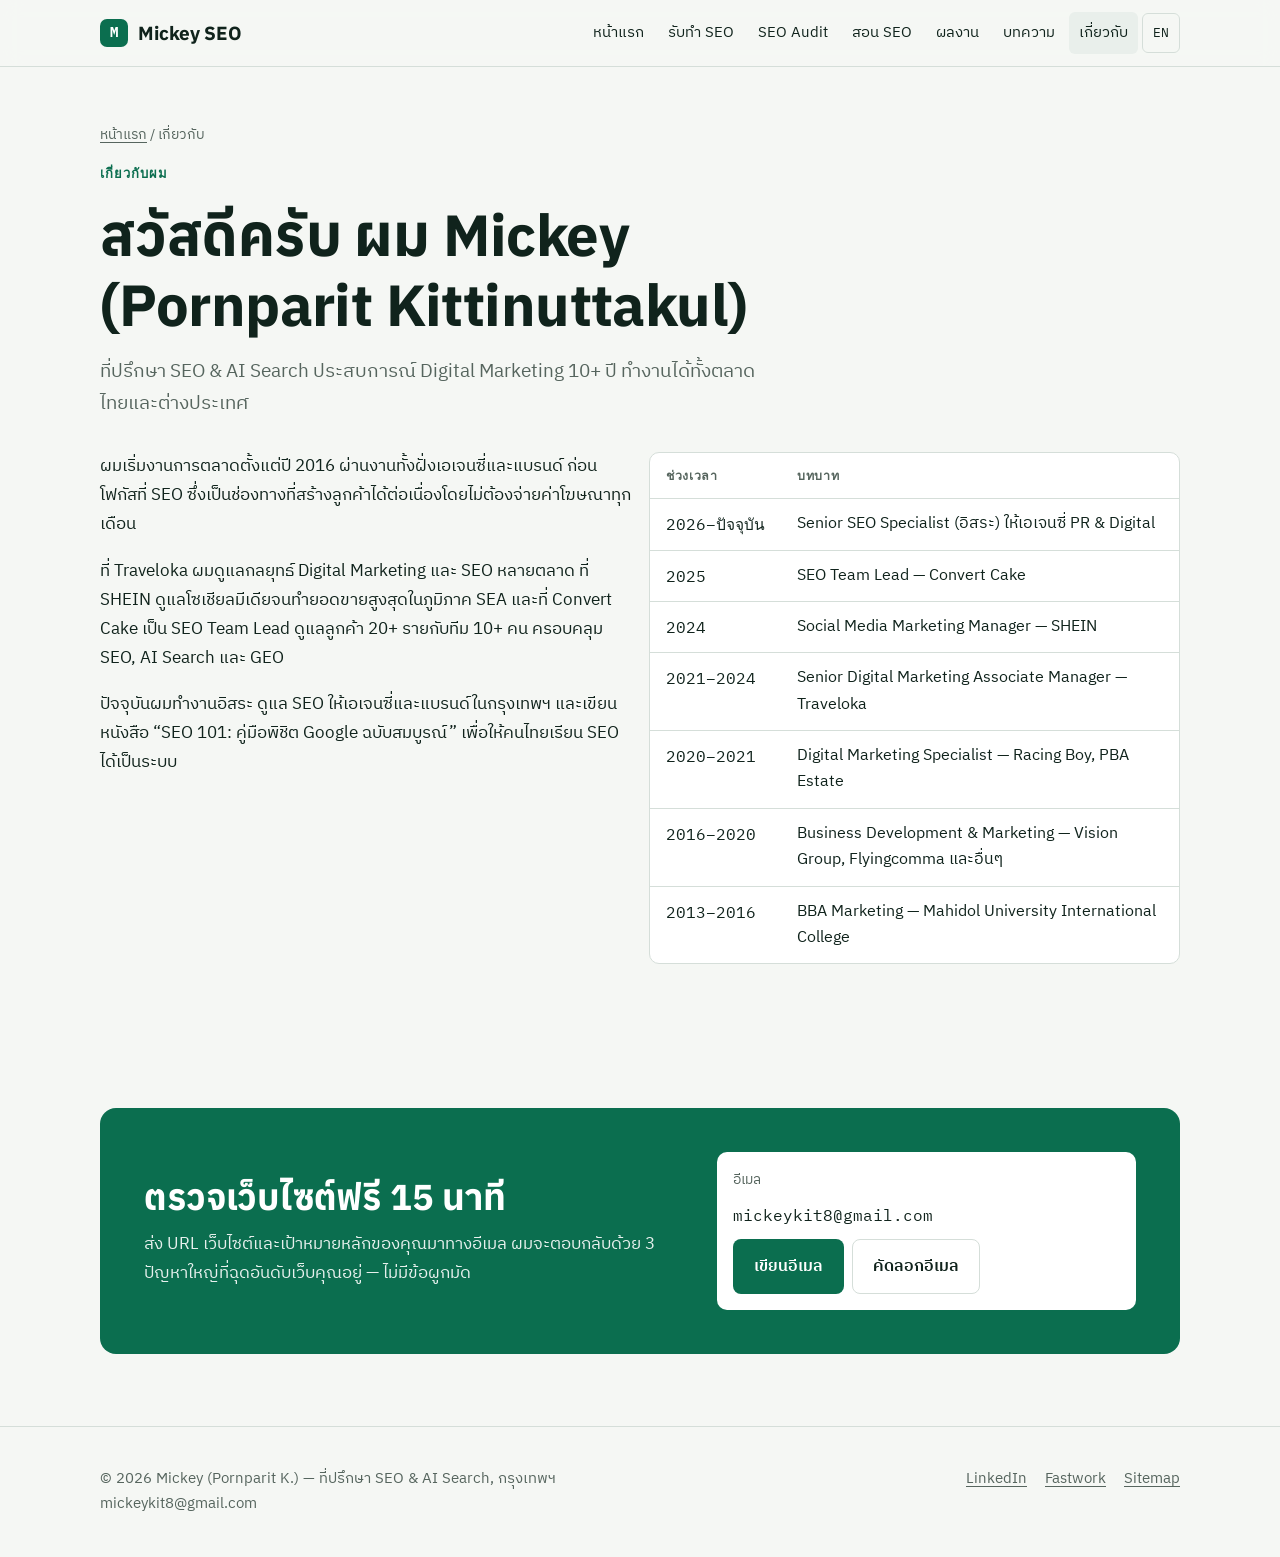
==== about/index.html @ e728a2ac "Launch Mickey SEO website" ====
<!doctype html>
<html lang="th">
<head>
<meta charset="utf-8">
<meta name="viewport" content="width=device-width, initial-scale=1">
<title>เกี่ยวกับ Mickey — ที่ปรึกษา SEO & AI Search ประสบการณ์ 10+ ปี</title>
<meta name="description" content="Mickey (Pornparit Kittinuttakul) ที่ปรึกษา SEO & AI Search อดีต SEO Team Lead, Traveloka และ SHEIN ผู้เขียนหนังสือ SEO 101">
<link rel="canonical" href="https://mickeykit8-spec.github.io/about/">
<meta property="og:type" content="website">
<meta property="og:title" content="เกี่ยวกับ Mickey — ที่ปรึกษา SEO & AI Search ประสบการณ์ 10+ ปี">
<meta property="og:description" content="Mickey (Pornparit Kittinuttakul) ที่ปรึกษา SEO & AI Search อดีต SEO Team Lead, Traveloka และ SHEIN ผู้เขียนหนังสือ SEO 101">
<meta property="og:url" content="https://mickeykit8-spec.github.io/about/">
<meta property="og:locale" content="th_TH">
<meta name="theme-color" content="#0B6E4F">
<link rel="icon" href="data:image/svg+xml,%3Csvg xmlns='http://www.w3.org/2000/svg' viewBox='0 0 32 32'%3E%3Crect width='32' height='32' rx='7' fill='%230B6E4F'/%3E%3Ctext x='16' y='22' font-family='monospace' font-size='16' font-weight='700' fill='white' text-anchor='middle'%3EM%3C/text%3E%3C/svg%3E">
<link rel="preconnect" href="https://fonts.googleapis.com">
<link rel="preconnect" href="https://fonts.gstatic.com" crossorigin>
<link rel="stylesheet" href="https://fonts.googleapis.com/css2?family=Anuphan:wght@500;600;700&family=IBM+Plex+Sans+Thai:wght@400;500;600&family=IBM+Plex+Mono:wght@400;600&display=swap">
<link rel="stylesheet" href="../assets/style.css">
<script type="application/ld+json">
{
 "@context": "https://schema.org",
 "@graph": [
  {
   "@type": "Person",
   "@id": "https://mickeykit8-spec.github.io/#person",
   "name": "Pornparit Kittinuttakul",
   "alternateName": "Mickey",
   "jobTitle": "SEO & AI Search Consultant",
   "email": "mailto:mickeykit8@gmail.com",
   "url": "https://mickeykit8-spec.github.io/",
   "alumniOf": {
    "@type": "CollegeOrUniversity",
    "name": "Mahidol University International College"
   },
   "knowsAbout": [
    "Search Engine Optimization",
    "Generative Engine Optimization",
    "Answer Engine Optimization",
    "Technical SEO",
    "Content Strategy",
    "Local SEO",
    "SEO Training"
   ],
   "sameAs": [
    "https://www.linkedin.com/in/pornparitk/",
    "https://fastwork.co/user/mickeykit8"
   ]
  },
  {
   "@type": "ProfilePage",
   "mainEntity": {
    "@id": "https://mickeykit8-spec.github.io/#person"
   }
  }
 ]
}
</script>
</head>
<body>
<header class="site-head">
 <div class="wrap">
  <a class="brand" href="../"><span class="dot">M</span>Mickey SEO</a>
  <button class="menu-btn" aria-expanded="false" aria-controls="nav">เมนู</button>
  <nav class="nav" id="nav"><a href="../">หน้าแรก</a><a href="../seo-services/">รับทำ SEO</a><a href="../seo-audit/">SEO Audit</a><a href="../seo-course/">สอน SEO</a><a href="../case-studies/">ผลงาน</a><a href="../blog/">บทความ</a><a href="../about/" aria-current="page">เกี่ยวกับ</a><a class="lang" href="../en/" hreflang="en">EN</a></nav>
 </div>
</header>
<main>
<div class="wrap page-head"><div class="crumbs"><a href="../">หน้าแรก</a> / เกี่ยวกับ</div>
<span class="eyebrow">เกี่ยวกับผม</span><h1>สวัสดีครับ ผม Mickey<br>(Pornparit Kittinuttakul)</h1><p class="lede">ที่ปรึกษา SEO &amp; AI Search ประสบการณ์ Digital Marketing 10+ ปี ทำงานได้ทั้งตลาดไทยและต่างประเทศ</p></div>
<section style="padding-top:0"><div class="wrap">
 <div class="grid g2">
  <div class="prose">
   <p>ผมเริ่มงานการตลาดตั้งแต่ปี 2016 ผ่านงานทั้งฝั่งเอเจนซี่และแบรนด์ ก่อนโฟกัสที่ SEO ซึ่งเป็นช่องทางที่สร้างลูกค้าได้ต่อเนื่องโดยไม่ต้องจ่ายค่าโฆษณาทุกเดือน</p>
   <p>ที่ Traveloka ผมดูแลกลยุทธ์ Digital Marketing และ SEO หลายตลาด ที่ SHEIN ดูแลโซเชียลมีเดียจนทำยอดขายสูงสุดในภูมิภาค SEA และที่ Convert Cake เป็น SEO Team Lead ดูแลลูกค้า 20+ รายกับทีม 10+ คน ครอบคลุม SEO, AI Search และ GEO</p>
   <p>ปัจจุบันผมทำงานอิสระ ดูแล SEO ให้เอเจนซี่และแบรนด์ในกรุงเทพฯ และเขียนหนังสือ “SEO 101: คู่มือพิชิต Google ฉบับสมบูรณ์” เพื่อให้คนไทยเรียน SEO ได้เป็นระบบ</p>
  </div>
  <div class="tw"><table style="min-width:0">
   <thead><tr><th>ช่วงเวลา</th><th>บทบาท</th></tr></thead>
   <tbody>
    <tr><td class="n">2026–ปัจจุบัน</td><td>Senior SEO Specialist (อิสระ) ให้เอเจนซี่ PR &amp; Digital</td></tr>
    <tr><td class="n">2025</td><td>SEO Team Lead — Convert Cake</td></tr>
    <tr><td class="n">2024</td><td>Social Media Marketing Manager — SHEIN</td></tr>
    <tr><td class="n">2021–2024</td><td>Senior Digital Marketing Associate Manager — Traveloka</td></tr>
    <tr><td class="n">2020–2021</td><td>Digital Marketing Specialist — Racing Boy, PBA Estate</td></tr>
    <tr><td class="n">2016–2020</td><td>Business Development &amp; Marketing — Vision Group, Flyingcomma และอื่นๆ</td></tr>
    <tr><td class="n">2013–2016</td><td>BBA Marketing — Mahidol University International College</td></tr>
   </tbody></table></div>
 </div>
</div></section>
<section id="contact"><div class="wrap"><div class="cta">
 <div style="display:flex;flex-direction:column;gap:12px">
  <h2>ตรวจเว็บไซต์ฟรี 15 นาที</h2>
  <p>ส่ง URL เว็บไซต์และเป้าหมายหลักของคุณมาทางอีเมล ผมจะตอบกลับด้วย 3 ปัญหาใหญ่ที่ฉุดอันดับเว็บคุณอยู่ — ไม่มีข้อผูกมัด</p>
 </div>
 <div class="mailbox"><span class="muted" style="font-size:14px">อีเมล</span><code>mickeykit8@gmail.com</code>
  <div class="row"><a class="btn btn-primary" href="mailto:mickeykit8@gmail.com?subject=%E0%B8%82%E0%B8%AD%E0%B8%95%E0%B8%A3%E0%B8%A7%E0%B8%88%E0%B9%80%E0%B8%A7%E0%B9%87%E0%B8%9A%E0%B8%9F%E0%B8%A3%E0%B8%B5">เขียนอีเมล</a><button class="btn btn-ghost" data-copy="mickeykit8@gmail.com">คัดลอกอีเมล</button></div>
 </div>
</div></div></section>

</main>
<footer class="site-foot">
 <div class="wrap">
  <div>© <span id="y">2026</span> Mickey (Pornparit K.) — ที่ปรึกษา SEO & AI Search, กรุงเทพฯ<br>mickeykit8@gmail.com</div>
  <nav>
   <a href="https://www.linkedin.com/in/pornparitk/" rel="me">LinkedIn</a>
   <a href="https://fastwork.co/user/mickeykit8" rel="me">Fastwork</a>
   <a href="../sitemap.xml">Sitemap</a>
  </nav>
 </div>
</footer>
<script src="../assets/site.js" defer></script>
</body>
</html>
---- assets/style.css ----
/* Mickey SEO — shared styles */
:root{
  --paper:#F5F7F4; --surface:#FFFFFF; --sunk:#E9EFEB; --ink:#10231C; --muted:#56655E; --line:#D5DED9;
  --accent:#0B6E4F; --accent-ink:#FFFFFF; --accent-soft:#DDF0E7; --gold:#E9A93A; --gold-soft:#FBF0D9;
  --link:#1A4FD6; --serp-url:#1E6B3A;
  --display:"Anuphan","IBM Plex Sans Thai",system-ui,sans-serif;
  --sans:"IBM Plex Sans Thai","IBM Plex Sans",system-ui,-apple-system,"Segoe UI",sans-serif;
  --mono:"IBM Plex Mono",ui-monospace,Menlo,Consolas,monospace;
  --radius:10px; --max:1120px;
  color-scheme:light;
}
@media (prefers-color-scheme:dark){
  :root{
    color-scheme:dark;
    --paper:#0D1512; --surface:#15201C; --sunk:#1C2925; --ink:#E6EEEA; --muted:#9AAAA3; --line:#2B3A35;
    --accent:#4CC49A; --accent-ink:#05130D; --accent-soft:#163A2D; --gold:#F0BC5E; --gold-soft:#3A2D12;
    --link:#9DB5FF; --serp-url:#7FD19C;
  }
}
*{box-sizing:border-box}
html{scroll-behavior:smooth}
body{margin:0;background:var(--paper);color:var(--ink);font-family:var(--sans);font-size:17px;line-height:1.7;-webkit-font-smoothing:antialiased}
img{max-width:100%;height:auto}
a{color:var(--accent);text-underline-offset:3px}
a:hover{text-decoration-thickness:2px}
:focus-visible{outline:2px solid var(--accent);outline-offset:3px;border-radius:4px}
h1,h2,h3{font-family:var(--display);line-height:1.2;text-wrap:balance;margin:0;letter-spacing:-.01em}
h1{font-size:clamp(34px,5.4vw,58px);font-weight:700}
h2{font-size:clamp(26px,3.4vw,36px);font-weight:700}
h3{font-size:20px;font-weight:600}
p{margin:0}
.wrap{max-width:var(--max);margin:0 auto;padding-inline:20px}
.eyebrow{font-family:var(--mono);font-size:13px;letter-spacing:.08em;text-transform:uppercase;color:var(--accent);font-weight:600}
.lede{font-size:19px;color:var(--muted);max-width:62ch}
.muted{color:var(--muted)}
.prose{max-width:68ch;display:flex;flex-direction:column;gap:18px}
.prose h2{margin-top:18px}
.prose ul,.prose ol{margin:0;padding-left:22px;display:flex;flex-direction:column;gap:6px}

/* header */
.site-head{position:sticky;top:0;z-index:20;background:color-mix(in srgb,var(--paper) 88%,transparent);backdrop-filter:blur(10px);border-bottom:1px solid var(--line)}
.site-head .wrap{display:flex;align-items:center;justify-content:space-between;gap:16px;padding-block:12px}
.brand{display:flex;align-items:center;gap:10px;text-decoration:none;color:var(--ink);font-family:var(--display);font-weight:700;font-size:19px}
.brand .dot{width:28px;height:28px;border-radius:7px;background:var(--accent);color:var(--accent-ink);display:grid;place-items:center;font-family:var(--mono);font-size:14px}
.nav{display:flex;gap:4px;align-items:center}
.nav a{color:var(--ink);text-decoration:none;padding:8px 10px;border-radius:6px;font-size:15px}
.nav a:hover,.nav a[aria-current="page"]{background:var(--sunk)}
.nav .lang{font-family:var(--mono);font-size:13px;border:1px solid var(--line)}
.menu-btn{display:none;appearance:none;border:1px solid var(--line);background:var(--surface);color:var(--ink);border-radius:8px;padding:8px 12px;font:inherit;font-size:15px}
@media (max-width:860px){
  .menu-btn{display:block}
  .nav{display:none;position:absolute;left:0;right:0;top:100%;flex-direction:column;align-items:stretch;background:var(--paper);border-bottom:1px solid var(--line);padding:8px 20px 16px}
  .nav.open{display:flex}
}

/* buttons */
.btn{display:inline-flex;align-items:center;gap:8px;padding:13px 20px;border-radius:8px;font-weight:600;text-decoration:none;border:1px solid transparent;font-size:16px;cursor:pointer;font-family:var(--sans)}
.btn-primary{background:var(--accent);color:var(--accent-ink)}
.btn-primary:hover{filter:brightness(1.08)}
.btn-ghost{border-color:var(--line);color:var(--ink);background:var(--surface)}
.btn-ghost:hover{border-color:var(--accent)}
.actions{display:flex;flex-wrap:wrap;gap:12px}

/* sections */
section{padding-block:72px}
.section-head{display:flex;flex-direction:column;gap:12px;margin-bottom:36px;max-width:720px}
.band{background:var(--surface);border-block:1px solid var(--line)}

/* hero */
.hero{padding-block:64px 56px}
.hero .wrap{display:grid;grid-template-columns:1.1fr .9fr;gap:48px;align-items:center}
.hero-copy{display:flex;flex-direction:column;gap:22px}
.hero h1 em{font-style:normal;color:var(--accent)}
.proof{display:flex;flex-wrap:wrap;gap:8px 18px;font-size:14px;color:var(--muted)}
.proof b{color:var(--ink)}
@media (max-width:900px){.hero .wrap{grid-template-columns:1fr}}

/* search-result mock: the page's signature */
.serp{background:var(--surface);border:1px solid var(--line);border-radius:14px;padding:18px;display:flex;flex-direction:column;gap:14px;box-shadow:0 18px 40px -24px rgba(16,35,28,.35)}
.serp-bar{display:flex;align-items:center;gap:10px;border:1px solid var(--line);border-radius:99px;padding:9px 14px;font-size:15px}
.serp-bar svg{flex:none}
.serp-ai{background:var(--accent-soft);border-radius:10px;padding:14px;font-size:14.5px;display:flex;flex-direction:column;gap:6px}
.serp-ai .tag{font-family:var(--mono);font-size:11.5px;letter-spacing:.06em;text-transform:uppercase;color:var(--accent);font-weight:600}
.serp-ai cite{font-style:normal;font-size:12.5px;color:var(--muted)}
.serp-ai cite b{color:var(--ink)}
.result{display:flex;flex-direction:column;gap:2px;padding-top:4px}
.result .url{font-size:13px;color:var(--serp-url)}
.result .title{font-size:19px;color:var(--link);font-weight:500;line-height:1.35}
.result .snip{font-size:14px;color:var(--muted);line-height:1.55}
.rank{display:inline-block;font-family:var(--mono);font-size:11px;font-weight:600;background:var(--gold);color:#241A05;padding:1px 7px;border-radius:4px;margin-right:6px;vertical-align:2px}
.result.dim{opacity:.45}

/* cards & grids */
.grid{display:grid;gap:18px}
.g3{grid-template-columns:repeat(3,1fr)}
.g2{grid-template-columns:repeat(2,1fr)}
@media (max-width:900px){.g3{grid-template-columns:1fr 1fr}}
@media (max-width:640px){.g3,.g2{grid-template-columns:1fr}}
.card{background:var(--surface);border:1px solid var(--line);border-radius:var(--radius);padding:24px;display:flex;flex-direction:column;gap:12px}
.card .price{font-family:var(--mono);font-weight:600;font-size:15px;color:var(--accent)}
.card ul{margin:0;padding-left:20px;display:flex;flex-direction:column;gap:4px;font-size:15.5px}
.card .more{margin-top:auto;font-weight:600}
.card.feature{border-color:var(--accent);box-shadow:0 0 0 1px var(--accent) inset}

/* numbers strip */
.stats{display:grid;grid-template-columns:repeat(4,1fr);gap:0;border:1px solid var(--line);border-radius:var(--radius);background:var(--surface);overflow:hidden}
.stat{padding:22px;border-left:1px solid var(--line);display:flex;flex-direction:column;gap:4px}
.stat:first-child{border-left:0}
.stat b{font-family:var(--mono);font-size:30px;font-weight:600;font-variant-numeric:tabular-nums}
.stat span{font-size:14px;color:var(--muted)}
@media (max-width:760px){.stats{grid-template-columns:1fr 1fr}.stat:nth-child(3){border-left:0}.stat:nth-child(n+3){border-top:1px solid var(--line)}}

/* steps (real sequence) */
.steps{display:grid;grid-template-columns:repeat(4,1fr);gap:18px;counter-reset:s}
.step{counter-increment:s;display:flex;flex-direction:column;gap:8px;padding-top:16px;border-top:2px solid var(--accent)}
.step::before{content:"ขั้นที่ " counter(s);font-family:var(--mono);font-size:12.5px;color:var(--accent);font-weight:600}
@media (max-width:860px){.steps{grid-template-columns:1fr 1fr}}
@media (max-width:520px){.steps{grid-template-columns:1fr}}

/* tables */
.tw{overflow-x:auto;border:1px solid var(--line);border-radius:var(--radius);background:var(--surface)}
table{border-collapse:collapse;width:100%;font-size:15.5px;min-width:560px}
th,td{padding:12px 16px;text-align:left;border-top:1px solid var(--line);vertical-align:top}
thead th{border-top:0;font-family:var(--mono);font-size:12.5px;text-transform:uppercase;letter-spacing:.05em;color:var(--muted);font-weight:600}
td.n{font-family:var(--mono);font-variant-numeric:tabular-nums;white-space:nowrap}
tr.hl td{background:var(--accent-soft)}

/* case study */
.case{display:grid;grid-template-columns:220px 1fr;gap:28px;padding-block:28px;border-top:1px solid var(--line)}
.case:first-of-type{border-top:0}
.case .meta{display:flex;flex-direction:column;gap:8px}
.chip{display:inline-block;font-family:var(--mono);font-size:12px;padding:3px 9px;border-radius:99px;background:var(--sunk);color:var(--muted);width:fit-content}
.case dl{display:grid;grid-template-columns:110px 1fr;gap:6px 16px;margin:0}
.case dt{font-weight:600}
.case dd{margin:0;color:var(--muted)}
@media (max-width:760px){.case{grid-template-columns:1fr;gap:12px}.case dl{grid-template-columns:1fr}.case dd{margin-bottom:8px}}

/* faq */
details.faq{border-top:1px solid var(--line);padding-block:16px}
details.faq:last-child{border-bottom:1px solid var(--line)}
details.faq summary{cursor:pointer;font-weight:600;font-size:17.5px;list-style:none;display:flex;justify-content:space-between;gap:16px}
details.faq summary::-webkit-details-marker{display:none}
details.faq summary::after{content:"+";font-family:var(--mono);color:var(--accent);font-size:20px;line-height:1}
details.faq[open] summary::after{content:"–"}
details.faq p{margin-top:10px;color:var(--muted);max-width:68ch}

/* CTA */
.cta{background:var(--accent);color:var(--accent-ink);border-radius:16px;padding:44px;display:grid;grid-template-columns:1.3fr 1fr;gap:28px;align-items:center}
.cta h2{color:var(--accent-ink)}
.cta p{opacity:.9}
.mailbox{background:var(--surface);color:var(--ink);border-radius:10px;padding:16px;display:flex;flex-direction:column;gap:10px}
.mailbox code{font-family:var(--mono);font-size:16px;word-break:break-all}
.mailbox .row{display:flex;gap:8px;flex-wrap:wrap}
@media (max-width:760px){.cta{grid-template-columns:1fr;padding:28px}}

/* page header */
.page-head{padding-block:56px 32px;display:flex;flex-direction:column;gap:16px}
.crumbs{font-size:14px;color:var(--muted)}
.crumbs a{color:var(--muted)}

/* footer */
.site-foot{border-top:1px solid var(--line);padding-block:40px;font-size:14.5px;color:var(--muted)}
.site-foot .wrap{display:flex;flex-wrap:wrap;justify-content:space-between;gap:20px}
.site-foot nav{display:flex;flex-wrap:wrap;gap:6px 18px}
.site-foot a{color:var(--muted)}

.note{border-left:3px solid var(--gold);background:var(--gold-soft);padding:14px 18px;border-radius:0 8px 8px 0;font-size:15.5px}
@media (prefers-reduced-motion:reduce){html{scroll-behavior:auto}}
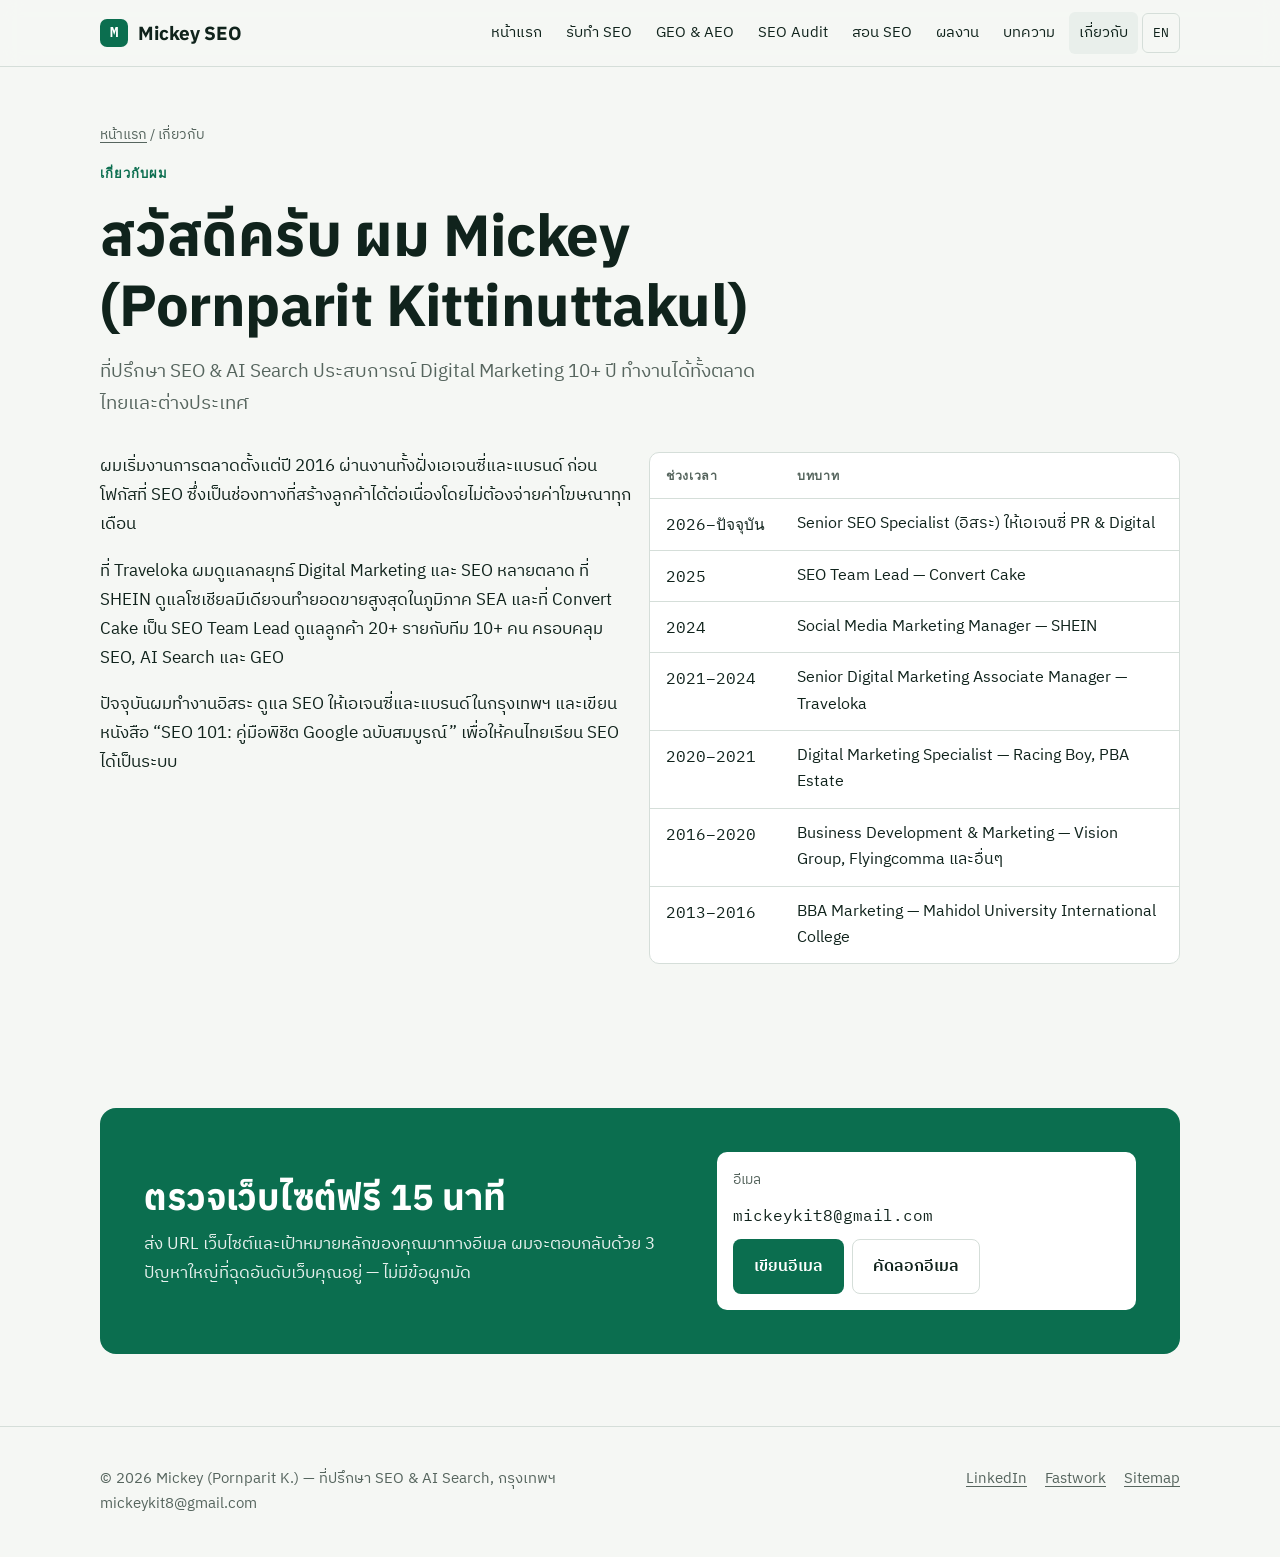
==== commit d7c53810: "Add AEO + SEO vs AEO vs GEO articles, expand GEO guide, add GEO & AEO service page, llms.txt, sitema" ====
--- a/about/index.html
+++ b/about/index.html
@@ -10,6 +10,10 @@
 <meta property="og:title" content="เกี่ยวกับ Mickey — ที่ปรึกษา SEO & AI Search ประสบการณ์ 10+ ปี">
 <meta property="og:description" content="Mickey (Pornparit Kittinuttakul) ที่ปรึกษา SEO & AI Search อดีต SEO Team Lead, Traveloka และ SHEIN ผู้เขียนหนังสือ SEO 101">
 <meta property="og:url" content="https://mickeykit8-spec.github.io/about/">
+<meta property="og:image" content="https://mickeykit8-spec.github.io/assets/og.png">
+<meta property="og:image:width" content="1200">
+<meta property="og:image:height" content="630">
+<meta name="twitter:card" content="summary_large_image">
 <meta property="og:locale" content="th_TH">
 <meta name="theme-color" content="#0B6E4F">
 <link rel="icon" href="data:image/svg+xml,%3Csvg xmlns='http://www.w3.org/2000/svg' viewBox='0 0 32 32'%3E%3Crect width='32' height='32' rx='7' fill='%230B6E4F'/%3E%3Ctext x='16' y='22' font-family='monospace' font-size='16' font-weight='700' fill='white' text-anchor='middle'%3EM%3C/text%3E%3C/svg%3E">
@@ -44,7 +48,7 @@
    ],
    "sameAs": [
     "https://www.linkedin.com/in/pornparitk/",
-    "https://fastwork.co/user/mickeykit8"
+    "https://fastwork.com/user/mickeyseo"
    ]
   },
   {
@@ -62,7 +66,7 @@
  <div class="wrap">
   <a class="brand" href="../"><span class="dot">M</span>Mickey SEO</a>
   <button class="menu-btn" aria-expanded="false" aria-controls="nav">เมนู</button>
-  <nav class="nav" id="nav"><a href="../">หน้าแรก</a><a href="../seo-services/">รับทำ SEO</a><a href="../seo-audit/">SEO Audit</a><a href="../seo-course/">สอน SEO</a><a href="../case-studies/">ผลงาน</a><a href="../blog/">บทความ</a><a href="../about/" aria-current="page">เกี่ยวกับ</a><a class="lang" href="../en/" hreflang="en">EN</a></nav>
+  <nav class="nav" id="nav"><a href="../">หน้าแรก</a><a href="../seo-services/">รับทำ SEO</a><a href="../geo-aeo/">GEO & AEO</a><a href="../seo-audit/">SEO Audit</a><a href="../seo-course/">สอน SEO</a><a href="../case-studies/">ผลงาน</a><a href="../blog/">บทความ</a><a href="../about/" aria-current="page">เกี่ยวกับ</a><a class="lang" href="../en/" hreflang="en">EN</a></nav>
  </div>
 </header>
 <main>
@@ -104,7 +108,7 @@
   <div>© <span id="y">2026</span> Mickey (Pornparit K.) — ที่ปรึกษา SEO & AI Search, กรุงเทพฯ<br>mickeykit8@gmail.com</div>
   <nav>
    <a href="https://www.linkedin.com/in/pornparitk/" rel="me">LinkedIn</a>
-   <a href="https://fastwork.co/user/mickeykit8" rel="me">Fastwork</a>
+   <a href="https://fastwork.com/user/mickeyseo" rel="me">Fastwork</a>
    <a href="../sitemap.xml">Sitemap</a>
   </nav>
  </div>
--- a/assets/style.css
+++ b/assets/style.css
@@ -166,3 +166,24 @@
 
 .note{border-left:3px solid var(--gold);background:var(--gold-soft);padding:14px 18px;border-radius:0 8px 8px 0;font-size:15.5px}
 @media (prefers-reduced-motion:reduce){html{scroll-behavior:auto}}
+
+/* article components */
+.byline{font-size:14.5px;color:var(--muted)}
+.answer{border:1px solid var(--accent);background:var(--accent-soft);border-radius:var(--radius);padding:18px 20px;display:flex;flex-direction:column;gap:8px}
+.answer .tag{font-family:var(--mono);font-size:12px;font-weight:600;color:var(--accent);text-transform:uppercase;letter-spacing:.05em}
+.answer p{margin:0;font-size:17.5px;line-height:1.7}
+.toc{border:1px solid var(--line);border-radius:var(--radius);background:var(--surface);padding:16px 20px;font-size:15.5px}
+.toc ol{margin:8px 0 0;padding-left:22px;display:grid;gap:4px}
+.prose h2{scroll-margin-top:80px}
+.prose h3{margin-top:6px;font-size:18.5px}
+ol.check{list-style:none;padding-left:0;counter-reset:c}
+ol.check li{counter-increment:c;padding-left:36px;position:relative}
+ol.check li::before{content:counter(c);position:absolute;left:0;top:1px;width:24px;height:24px;border-radius:99px;background:var(--accent);color:var(--accent-ink);font-family:var(--mono);font-size:12.5px;display:grid;place-items:center}
+.author{display:flex;gap:14px;align-items:flex-start;border-top:1px solid var(--line);padding-top:20px;font-size:15.5px;color:var(--muted)}
+.author .dot{flex:none;width:44px;height:44px;border-radius:99px;background:var(--accent);color:var(--accent-ink);display:grid;place-items:center;font-family:var(--mono);font-weight:700}
+.author b{color:var(--ink)}
+.related h2{font-size:22px}
+.rel-grid{display:grid;grid-template-columns:repeat(auto-fit,minmax(220px,1fr));gap:14px;margin-top:12px}
+.rel{display:flex;flex-direction:column;gap:8px;padding:16px;border:1px solid var(--line);border-radius:var(--radius);background:var(--surface);color:var(--ink);text-decoration:none}
+.rel:hover{border-color:var(--accent)}
+.rel .muted{font-size:14.5px}
